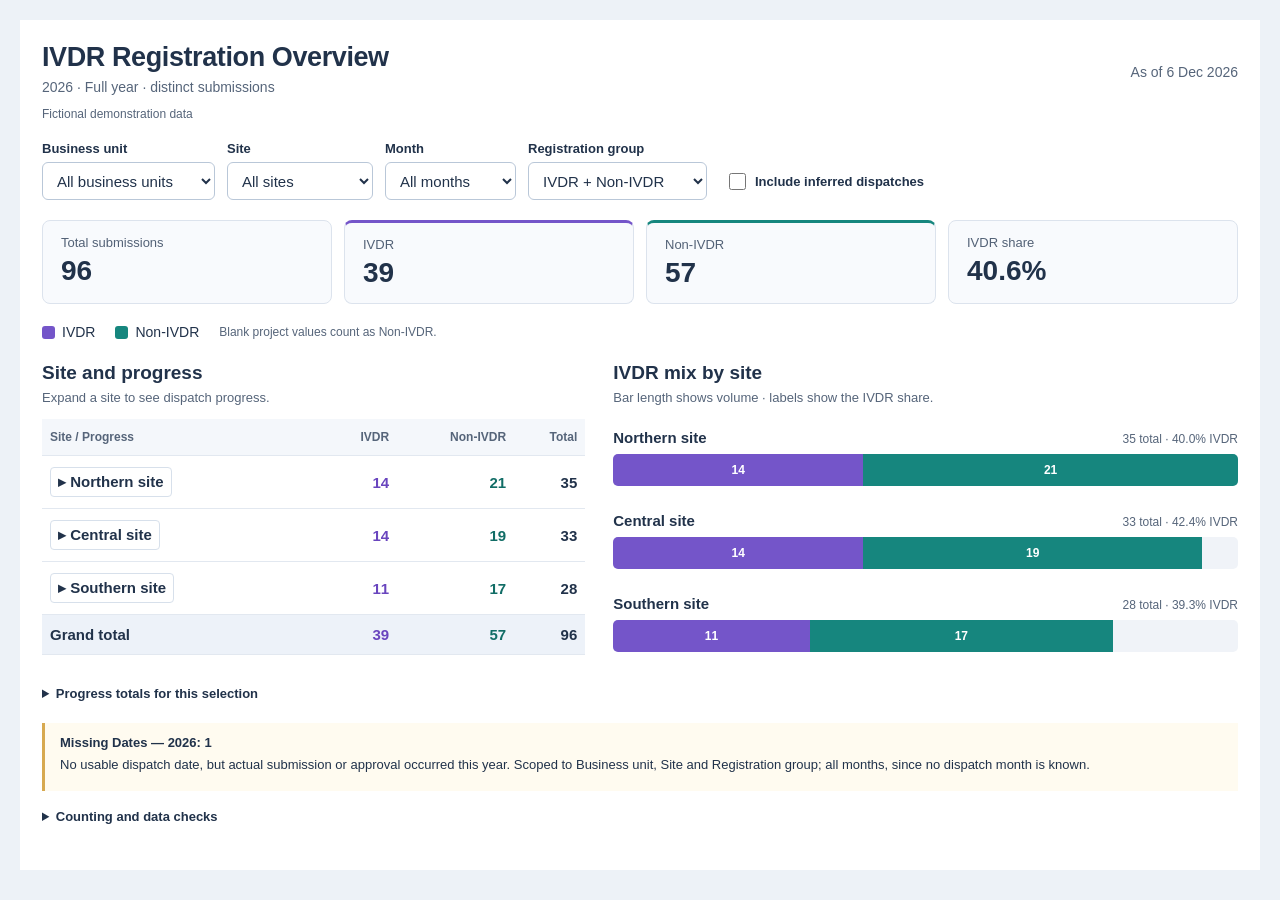
==== ivdr-preview.html @ 6182517f "Add separate current-year IVDR Registration Overview with site comparison and filters" ====
<!doctype html><html lang="en"><meta charset="utf-8"><meta name="viewport" content="width=device-width,initial-scale=1"><title>IVDR Registration Overview — fictional demo</title><style>.ivdrOverview{font:15px 'Segoe UI',Arial,sans-serif;color:#21324a;background:#fff;padding:22px;box-sizing:border-box;overflow:auto;container-type:inline-size;height:100%;width:100%}.ivdrOverview *{box-sizing:border-box}.ivdrOverview header{display:flex;align-items:center;justify-content:space-between;gap:20px;flex-wrap:wrap}.ivdrOverview h1{font-size:27px;margin:0;font-weight:650;letter-spacing:-.4px}.ivdrOverview h2{font-size:19px;margin:0 0 6px}.ivdrOverview .subtitle,.ivdrOverview .asof{color:#56657a;margin:6px 0 0;font-size:14px}.ivdrOverview .demoNote{font-size:12px;color:#56657a}.ivdrOverview .controls{display:flex;gap:12px;flex-wrap:wrap;align-items:flex-end;margin:20px 0}.ivdrOverview label{display:flex;flex-direction:column;gap:6px;font-size:13px;font-weight:600}.ivdrOverview select{font:15px 'Segoe UI',sans-serif;max-width:230px;min-height:38px;border:1px solid #b9c7d8;border-radius:6px;padding:6px 25px 6px 10px;background:white;color:#21324a}.ivdrOverview label.check{flex-direction:row;align-items:center;min-height:38px;padding:6px}.ivdrOverview input{accent-color:#7155c9;width:17px;height:17px}.ivdrOverview .summary{display:grid;grid-template-columns:repeat(4,minmax(0,1fr));gap:12px;margin:20px 0}.ivdrOverview .metric{border:1px solid #dce3ed;background:#f8fafd;border-radius:8px;padding:14px 18px;display:flex;flex-direction:column;gap:5px}.ivdrOverview .metric span{font-size:13px;color:#526176}.ivdrOverview .metric strong{font-size:28px;color:#21324a}.ivdrOverview .metric.ivdr{border-top:3px solid #7455c9}.ivdrOverview .metric.non{border-top:3px solid #16867e}.ivdrOverview .legend{display:flex;align-items:center;gap:20px;flex-wrap:wrap;margin:16px 0 22px;font-size:14px}.ivdrOverview .legend span{display:flex;align-items:center;gap:7px}.ivdrOverview i{display:inline-block;width:13px;height:13px;border-radius:3px}.ivdrOverview .ivdr{background:#7455c9}.ivdrOverview .non{background:#16867e}.ivdrOverview .metric.ivdr,.ivdrOverview .metric.non{background:#f8fafd}.ivdrOverview .muted{color:#56657a;font-size:12px}.ivdrOverview .comparisonLayout{display:grid;grid-template-columns:minmax(0,1fr) minmax(0,1.15fr);gap:28px}.ivdrOverview .tablePanel,.ivdrOverview .chartPanel{min-width:0}.ivdrOverview .hint{font-size:13px;color:#56657a;margin:0 0 14px}.ivdrOverview table{border-collapse:collapse;width:100%;font-size:15px}.ivdrOverview th{font-size:12px;color:#56657a;background:#f4f7fb}.ivdrOverview td,.ivdrOverview th{padding:11px 8px;text-align:right;border-bottom:1px solid #e2e8f0}.ivdrOverview td:first-child,.ivdrOverview th:first-child{text-align:left}.ivdrOverview th:first-child{width:52%}.ivdrOverview .expand{font:inherit;font-weight:600;cursor:pointer;padding:5px 7px;text-align:left;max-width:100%;border:1px solid #d7e0eb;border-radius:4px;background:#fff;color:inherit;overflow-wrap:anywhere}.ivdrOverview .ivdrText{color:#6945be;font-weight:600}.ivdrOverview .nonText{color:#116d66;font-weight:600}.ivdrOverview .totalNumber{font-weight:650}.ivdrOverview .progressRow{background:#f8fafd;font-size:13px}.ivdrOverview .progressRow td:first-child{padding-left:25px}.ivdrOverview .grandTotal{font-weight:700;background:#edf2f9}.ivdrOverview .chartRow{padding:10px 0 16px}.ivdrOverview .barHeading{display:flex;justify-content:space-between;gap:12px;margin-bottom:8px;align-items:baseline}.ivdrOverview .barHeading strong{font-size:15px;overflow-wrap:anywhere;max-width:60%}.ivdrOverview .barHeading span{font-size:12px;color:#56657a;text-align:right}.ivdrOverview .stack{border:0;display:flex;width:100%;height:32px;background:#f0f3f8;border-radius:5px;overflow:hidden;padding:0;cursor:pointer}.ivdrOverview .stack span{display:flex;align-items:center;justify-content:center;color:white;font-size:12px;font-weight:650;height:32px;flex-shrink:0}.ivdrOverview .stack:hover{box-shadow:0 0 0 2px #b5bfd0}.ivdrOverview .cleanup{margin-top:18px;border-left:3px solid #d7a950;background:#fffbf0;padding:12px 15px;font-size:13px}.ivdrOverview .cleanup p{margin:5px 0;line-height:1.5}.ivdrOverview details{margin-top:16px;font-size:13px;line-height:1.6}.ivdrOverview summary{cursor:pointer;font-weight:600}.ivdrOverview .checks ul{max-height:180px;overflow:auto}.ivdrOverview .notice{padding:14px;background:#fff1cf;border-radius:6px;line-height:1.5}.ivdrOverview :focus-visible{outline:3px solid #344764;outline-offset:3px}.ivdrOverview .empty{padding:24px;background:#f5f7fb;color:#56657a}@container(max-width:850px){.ivdrOverview .comparisonLayout{grid-template-columns:1fr}.ivdrOverview .summary{grid-template-columns:repeat(2,minmax(0,1fr))}.ivdrOverview h1{font-size:23px}}
body{margin:20px;background:#edf2f7;font:15px Segoe UI}#host{width:min(1400px,100%);margin:auto;min-height:850px}</style><div id="host"></div><script>const roles=['SubID','OriginalDispatch','LatestDispatch','ActualDispatch','ActualSubmission','ActualApproval','Site','BusinessUnit'];
const categories=['Dispatched','In Progress / Expected','Unconfirmed','Inferred'];
function viewingDay(now=new Date()){return Date.UTC(now.getFullYear(),now.getMonth(),now.getDate());}
// Date fields are calendar dates. ISO timestamps use their written YYYY-MM-DD,
// never the viewer's timezone. Power BI Date objects use their UTC calendar parts.
function parseDay(value){
 if(value===null||value===undefined||value==='')return {kind:'blank'};
 let y,m,d;
 if(value instanceof Date){if(!Number.isFinite(+value))return {kind:'invalid'};y=value.getUTCFullYear();m=value.getUTCMonth()+1;d=value.getUTCDate();}
 else if(typeof value==='string'){
  const match=value.trim().match(/^(\d{4})-(\d{2})-(\d{2})(?:T\d{2}:\d{2}(?::\d{2}(?:\.\d+)?)?(?:Z|[+-]\d{2}:\d{2})?)?$/);
  if(!match)return {kind:'invalid'};[,y,m,d]=match.map(Number);
  if(value.includes('T')&&!Number.isFinite(Date.parse(value)))return {kind:'invalid'};
 }else return {kind:'invalid'};
 const n=Date.UTC(y,m-1,d),date=new Date(n);
 return date.getUTCFullYear()===y&&date.getUTCMonth()===m-1&&date.getUTCDate()===d?{kind:'date',day:n}:{kind:'invalid'};
}
function resolve(values){const valid=new Set();let invalid=false;for(const value of values){const p=parseDay(value);if(p.kind==='invalid')invalid=true;if(p.kind==='date')valid.add(p.day);}
 return invalid||valid.size>1?{kind:'issue'}:valid.size?{kind:'date',day:[...valid][0]}:{kind:'blank'};}
function mapTable(table){const columns=table?.columns||[],indices={};for(const role of roles){const a=columns.map((c,i)=>c.roles?.[role]?i:-1).filter(i=>i>=0);if(a.length>1)throw Error('Map only one column to '+role);if(a.length)indices[role]=a[0];}
 return {missing:indices.SubID===undefined,rows:(table?.rows||[]).map(r=>Object.fromEntries(roles.map(k=>[k,indices[k]===undefined?null:r[indices[k]]])))};
}
function summarize(rows,today=viewingDay(),includeInferred=false,businessUnit='*'){
 const unitKey=r=>String(r.BusinessUnit??'').trim()||null;
 const units=[...new Set(rows.map(unitKey))].sort((a,b)=>String(a).localeCompare(String(b)));
 // Select records by membership, then retain all delivered associations for those IDs.
 // This avoids hiding conflicting dates or multi-site membership in joined rows.
 const selected=new Set(rows.filter(r=>businessUnit==='*'||unitKey(r)===businessUnit).map(r=>String(r.SubID??'').trim()).filter(Boolean));
 rows=rows.filter(r=>String(r.SubID??'').trim()?selected.has(String(r.SubID).trim()):businessUnit==='*'||unitKey(r)===businessUnit);
 const groups=new Map();let missingIdRows=0;
 for(const row of rows){const id=String(row.SubID??'').trim();if(!id){missingIdRows++;continue;}if(!groups.has(id))groups.set(id,[]);groups.get(id).push(row);}
 const year=new Date(today).getUTCFullYear(),zero=()=>[0,0,0,0],months=Array.from({length:12},zero),totals=zero(),issues=[],excluded=[],missing=[],records=[],ambiguousSites=[],undatedInferred=[],sites=new Map();let outsideYear=0;
 for(const [id,list]of groups){const dates=Object.fromEntries(roles.slice(1).filter(k=>k!=='Site'&&k!=='BusinessUnit').map(k=>[k,resolve(list.map(r=>r[k]))]));
  const bad=Object.entries(dates).filter(([,p])=>p.kind==='issue').map(([k])=>k);if(bad.length)issues.push({id,fields:bad});
  const evidence=['ActualSubmission','ActualApproval'].filter(k=>dates[k].kind==='date').map(k=>({field:k,day:dates[k].day}));
  const actualAbsent=dates.ActualDispatch.kind==='blank';
  // Cleanup scope is independent of the inference toggle. Invalid/conflicting plans
  // are unusable but remain explicitly flagged. A valid plan in either field means
  // this is NOT a no-usable-dispatch-date record, even if a higher-priority field fails.
  const noPlan=dates.LatestDispatch.kind!=='date'&&dates.OriginalDispatch.kind!=='date';
  if(actualAbsent&&noPlan&&evidence.some(e=>new Date(e.day).getUTCFullYear()===year))missing.push(id);
  if(includeInferred&&actualAbsent&&noPlan&&evidence.length)undatedInferred.push(id);
  let chosen=dates.ActualDispatch,cat=0;
  if(chosen.kind==='issue'){excluded.push(id);continue;}
  if(chosen.kind==='blank'){chosen=dates.LatestDispatch;cat=1;if(chosen.kind==='issue'){excluded.push(id);continue;}if(chosen.kind==='blank')chosen=dates.OriginalDispatch;if(chosen.kind==='issue'){excluded.push(id);continue;}if(chosen.kind==='blank')continue;if(chosen.day<today)cat=2;if(includeInferred&&evidence.length)cat=3;}
  const date=new Date(chosen.day);if(date.getUTCFullYear()!==year){outsideYear++;continue;}const month=date.getUTCMonth();months[month][cat]++;totals[cat]++;
  const names=[...new Set(list.map(r=>String(r.Site??'').trim()).filter(Boolean))].sort();
  const siteKey=names.length>1?'ambiguous':names.length===1?'site:'+names[0]:'unassigned',site=names.length>1?'Multiple sites (unallocated)':names[0]||'Unassigned';
  if(names.length>1)ambiguousSites.push({id,sites:names});
  if(!sites.has(siteKey))sites.set(siteKey,{key:siteKey,label:site,months:Array.from({length:12},zero),totals:zero(),total:0});
  const bucket=sites.get(siteKey);bucket.months[month][cat]++;bucket.totals[cat]++;bucket.total++;
  records.push({id,month,category:cat,siteKey,site,sites:names,plannedDay:cat===0?null:chosen.day,actualDay:cat===0?chosen.day:null,evidence,missingActual:actualAbsent});
 }
 const total=totals.reduce((a,b)=>a+b,0);
 return {units,businessUnit,year,months,totals,total,average:total/12,percentages:totals.map(n=>total?n/total*100:0),missing,issues,excluded,outsideYear,missingIdRows,distinct:groups.size,today,records,sites:[...sites.values()].sort((a,b)=>a.label.localeCompare(b.label)),ambiguousSites,undatedInferred,includeInferred};
}

const comparisonRoles=[...roles,'Project'];
const clean=v=>String(v??'').trim();
function isIVDR(value){
 const text=Array.isArray(value)?value.join(' '):clean(value);
 // Explicit Non-IVDR is negative; combination labels with a positive IVDR token are positive.
 return /\bivdr\b/i.test(text.replace(/\bnon[\s_-]*ivdr\b/gi,''));
}
function mapComparisonTable(table){const indices={};for(const role of comparisonRoles){const matches=(table?.columns||[]).flatMap((c,i)=>c.roles?.[role]?[i]:[]);if(matches.length>1)throw Error('Map only one column to '+role);if(matches.length)indices[role]=matches[0];}
 return {missing:indices.SubID===undefined,missingProject:indices.Project===undefined,rows:(table?.rows||[]).map(row=>Object.fromEntries(comparisonRoles.map(role=>[role,indices[role]===undefined?null:row[indices[role]]])))};
}
function compare(rows,today=viewingDay(),state={}){
 const businessUnit=state.businessUnit===undefined?'*':state.businessUnit,siteFilter=state.site??'*',classification=state.classification??'*',month=Number.isInteger(state.month)?state.month:-1,includeInferred=!!state.includeInferred;
 const groups=new Map();for(const row of rows){const id=clean(row.SubID);if(id){if(!groups.has(id))groups.set(id,[]);groups.get(id).push(row);}}
 const meta=new Map(),siteChoices=new Map();let missingIdRows=0;
 const units=[...new Set(rows.map(r=>clean(r.BusinessUnit)||null))].sort((a,b)=>String(a).localeCompare(String(b)));
 for(const [id,list]of groups){const names=[...new Set(list.map(r=>clean(r.Site)).filter(Boolean))].sort(),key=names.length>1?'ambiguous':names.length?'site:'+names[0]:'unassigned',label=names.length>1?'Multiple sites (unallocated)':names[0]||'Unassigned';
  const ivdr=list.some(r=>isIVDR(r.Project)),unitMatch=businessUnit==='*'||list.some(r=>(clean(r.BusinessUnit)||null)===businessUnit);
  meta.set(id,{key,label,ivdr,unitMatch});if(unitMatch)siteChoices.set(key,label);
 }
 const selected=new Set([...meta].filter(([,m])=>m.unitMatch&&(siteFilter==='*'||m.key===siteFilter)&&(classification==='*'||m.ivdr===(classification==='ivdr'))).map(([id])=>id));
 const scoped=rows.filter(r=>selected.has(clean(r.SubID)));
 // Rows without identifiers cannot be safely classified/associated as submissions.
 missingIdRows=rows.filter(r=>!clean(r.SubID)&&(businessUnit==='*'||(clean(r.BusinessUnit)||null)===businessUnit)).length;
 const base=summarize(scoped,today,includeInferred),records=base.records.filter(r=>month===-1||r.month===month),sites=new Map();
 for(const record of records){const m=meta.get(record.id);if(!sites.has(m.key))sites.set(m.key,{key:m.key,label:m.label,ivdr:0,non:0,total:0,progress:categories.map(()=>({ivdr:0,non:0,total:0}))});
  const s=sites.get(m.key),field=m.ivdr?'ivdr':'non';s[field]++;s.total++;s.progress[record.category][field]++;s.progress[record.category].total++;
 }
 const sorted=[...sites.values()].sort((a,b)=>b.total-a.total||a.label.localeCompare(b.label)),ivdr=sorted.reduce((n,s)=>n+s.ivdr,0),non=records.length-ivdr;
 const progress=categories.map((_,i)=>({ivdr:sorted.reduce((n,s)=>n+s.progress[i].ivdr,0),non:sorted.reduce((n,s)=>n+s.progress[i].non,0),total:sorted.reduce((n,s)=>n+s.progress[i].total,0)}));
 return {...base,records,sites:sorted,total:records.length,ivdr,non,share:records.length?ivdr/records.length*100:0,progress,units,siteChoices:[...siteChoices].map(([key,label])=>({key,label})).sort((a,b)=>a.label.localeCompare(b.label)),month,classification,missingIdRows,baseAnnualTotal:base.total};
}

const months=['January','February','March','April','May','June','July','August','September','October','November','December'];
const el=(tag,text,cls)=>{const e=document.createElement(tag);if(text!==undefined)e.textContent=text;if(cls)e.className=cls;return e;};
const percent=n=>n.toFixed(1)+'%';
function render(root,rows,{now=new Date(),state={},onChange=(patch)=>{},expanded=new Set(),onExpansion=(key)=>{},notice='',projectMapped=true,synthetic=false}={}){
 const r=compare(projectMapped?rows:[],viewingDay(now),state);root.replaceChildren();root.className='ivdrOverview';
 const header=el('header'),titles=el('div');titles.append(el('h1','IVDR Registration Overview'),el('p',r.year+' · '+(r.month<0?'Full year':months[r.month])+' · distinct submissions','subtitle'));header.append(titles,el('span','As of '+now.toLocaleDateString('en-GB',{day:'numeric',month:'short',year:'numeric'}),'asof'));root.append(header);
 if(synthetic)root.append(el('p','Fictional demonstration data','demoNote'));
 if(notice)root.append(el('p',notice,'notice'));
 if(!projectMapped){root.append(el('p','Add the Regulatory Objective project field to Project before viewing this comparison. A missing field is not the same as a blank value.','notice'));return r;}
 const controls=el('div',undefined,'controls');
 function dropdown(label,key,options,value){const field=el('label',label),select=el('select');select.setAttribute('aria-label',label);if(!options.some(o=>JSON.stringify(o.value)===JSON.stringify(value)))options.push({value,label:String(value??'Unassigned')+' (no matching records)'});
  options.forEach(o=>{const option=el('option',o.label);option.value=JSON.stringify(o.value);select.append(option)});select.value=JSON.stringify(value);select.onchange=()=>onChange({[key]:JSON.parse(select.value)});field.append(select);controls.append(field);}
 dropdown('Business unit','businessUnit',[{value:'*',label:'All business units'},...r.units.map(value=>({value,label:value===null?'Unassigned':value}))],state.businessUnit===undefined?'*':state.businessUnit);
 dropdown('Site','site',[{value:'*',label:'All sites'},...r.siteChoices.map(s=>({value:s.key,label:s.label}))],state.site??'*');
 dropdown('Month','month',[{value:-1,label:'All months'},...months.map((label,value)=>({value,label}))],r.month);
 dropdown('Registration group','classification',[{value:'*',label:'IVDR + Non-IVDR'},{value:'ivdr',label:'IVDR'},{value:'non',label:'Non-IVDR'}],state.classification??'*');
 const checkLabel=el('label',undefined,'check'),check=el('input');check.type='checkbox';check.checked=!!state.includeInferred;check.onchange=()=>onChange({includeInferred:check.checked});checkLabel.append(check,document.createTextNode('Include inferred dispatches'));controls.append(checkLabel);root.append(controls);
 const summary=el('div',undefined,'summary');for(const [label,value,cls]of [['Total submissions',r.total,''],['IVDR',r.ivdr,'ivdr'],['Non-IVDR',r.non,'non'],['IVDR share',percent(r.share),'']]){const card=el('div',undefined,'metric '+cls);card.append(el('span',label),el('strong',String(value)));summary.append(card)}root.append(summary);
 const legend=el('div',undefined,'legend');for(const [name,cls]of [['IVDR','ivdr'],['Non-IVDR','non']]){const label=el('span');label.append(el('i',undefined,cls),document.createTextNode(name));legend.append(label)}legend.append(el('span','Blank project values count as Non-IVDR.','muted'));root.append(legend);
 const layout=el('div',undefined,'comparisonLayout'),tablePanel=el('section',undefined,'tablePanel'),chartPanel=el('section',undefined,'chartPanel');layout.append(tablePanel,chartPanel);root.append(layout);
 tablePanel.append(el('h2','Site and progress'),el('p','Expand a site to see dispatch progress.','hint'));
 const table=el('table'),thead=el('thead'),head=el('tr');['Site / Progress','IVDR','Non-IVDR','Total'].forEach(name=>head.append(el('th',name)));thead.append(head);table.append(thead);const tbody=el('tbody');
 function counts(row,s){row.append(el('td',String(s.ivdr),'ivdrText'),el('td',String(s.non),'nonText'),el('td',String(s.total),'totalNumber'));}
 r.sites.forEach(s=>{const row=el('tr',undefined,'siteRow'),name=el('td'),button=el('button',(expanded.has(s.key)?'▾ ':'▸ ')+s.label,'expand');button.setAttribute('aria-expanded',String(expanded.has(s.key)));button.onclick=()=>onExpansion(s.key);name.append(button);row.append(name);counts(row,s);tbody.append(row);
  if(expanded.has(s.key))s.progress.forEach((p,i)=>{if(i===3&&!state.includeInferred)return;const sub=el('tr',undefined,'progressRow');sub.append(el('td',categories[i]));counts(sub,p);tbody.append(sub)});
 });
 const total=el('tr',undefined,'grandTotal');total.append(el('td','Grand total'));counts(total,r);tbody.append(total);table.append(tbody);tablePanel.append(table);
 chartPanel.append(el('h2','IVDR mix by site'),el('p','Bar length shows volume · labels show the IVDR share.','hint'));
 const max=Math.max(1,...r.sites.map(s=>s.total)),chart=el('div',undefined,'siteChart');chart.setAttribute('role','list');chartPanel.append(chart);
 r.sites.forEach(s=>{const row=el('div',undefined,'chartRow');row.setAttribute('role','listitem');const title=el('div',undefined,'barHeading');title.append(el('strong',s.label),el('span',s.total+' total · '+percent(s.ivdr/s.total*100)+' IVDR'));row.append(title);
  const bar=el('button',undefined,'stack');bar.setAttribute('aria-label',s.label+': '+s.ivdr+' IVDR, '+s.non+' Non-IVDR, '+s.total+' total. '+percent(s.ivdr/s.total*100)+' IVDR. Expand progress.');bar.setAttribute('aria-expanded',String(expanded.has(s.key)));bar.title=s.label+'\nIVDR: '+s.ivdr+'\nNon-IVDR: '+s.non+'\nTotal: '+s.total+'\n'+(r.month<0?'Full year':months[r.month])+' '+r.year;bar.onclick=()=>onExpansion(s.key);
  for(const [field,cls]of [['ivdr','ivdr'],['non','non']]){const segment=el('span',s[field]/max>=.07?String(s[field]):'',cls);segment.style.width=(s[field]/max*100)+'%';bar.append(segment)}row.append(bar);chart.append(row);
 });
 if(!r.total)chart.append(el('p','No submissions match this selection.','empty'));
 const totals=el('details',undefined,'progressTotals');totals.append(el('summary','Progress totals for this selection'));const text=categories.map((c,i)=>i===3&&!state.includeInferred?'':c+': '+r.progress[i].total).filter(Boolean).join(' · ');totals.append(el('p',text));root.append(totals);
 const cleanup=el('div',undefined,'cleanup');cleanup.append(el('strong','Missing Dates — '+r.year+': '+r.missing.length),el('p','No usable dispatch date, but actual submission or approval occurred this year. Scoped to Business unit, Site and Registration group; all months, since no dispatch month is known.'));if(state.includeInferred)cleanup.append(el('p','Undated inferred: '+r.undatedInferred.length+' across all filtered years. Outside chart totals; may overlap Missing Dates.'));root.append(cleanup);
 const checks=el('details',undefined,'checks');checks.append(el('summary','Counting and data checks'),el('p','Each submission counts once. IVDR plus rebranding or UDI counts as IVDR; blanks and labels without IVDR count as Non-IVDR. Multiple sites are counted once as unallocated. Dispatch month and inference rules match the Roadmap.'));
 checks.append(el('p',r.excluded.length+' excluded for required-date issues · '+r.issues.length+' records with date issues (all filtered years) · '+r.ambiguousSites.length+' multi-site records (full year) · '+r.missingIdRows+' rows without an identifier (business-unit scope).'));
 const list=el('ul');r.issues.forEach(x=>list.append(el('li',x.id+': '+x.fields.join(', '))));r.ambiguousSites.forEach(x=>list.append(el('li',x.id+': '+x.sites.join(', '))));checks.append(list);root.append(checks);
 return r;
}

const year=new Date().getFullYear(),rows=Array.from({length:96},(_,i)=>({SubID:'DEMO-'+i,OriginalDispatch:year+'-'+String(i%12+1).padStart(2,'0')+'-12',ActualDispatch:i%3===0?year+'-'+String(i%12+1).padStart(2,'0')+'-14':null,ActualSubmission:i%4===1?year+'-06-01':null,Site:['Northern site','Central site','Southern site'][Math.floor(i/7)%3],BusinessUnit:['ID','CMI','CSP','TOX'][Math.floor(i/3)%4],Project:['IVDR','Rebranding',null,'UDI; IVDR','UDI'][i%5]}));rows.push({SubID:'UNDATED',ActualApproval:year+'-01-01',Site:'Northern site',BusinessUnit:'ID',Project:null});const root=document.querySelector('#host');let state={},expanded=new Set();function draw(){render(root,rows,{synthetic:true,state,expanded,onChange:patch=>{state={...state,...patch};draw()},onExpansion:key=>{expanded.has(key)?expanded.delete(key):expanded.add(key);draw()}})}draw();</script></html>
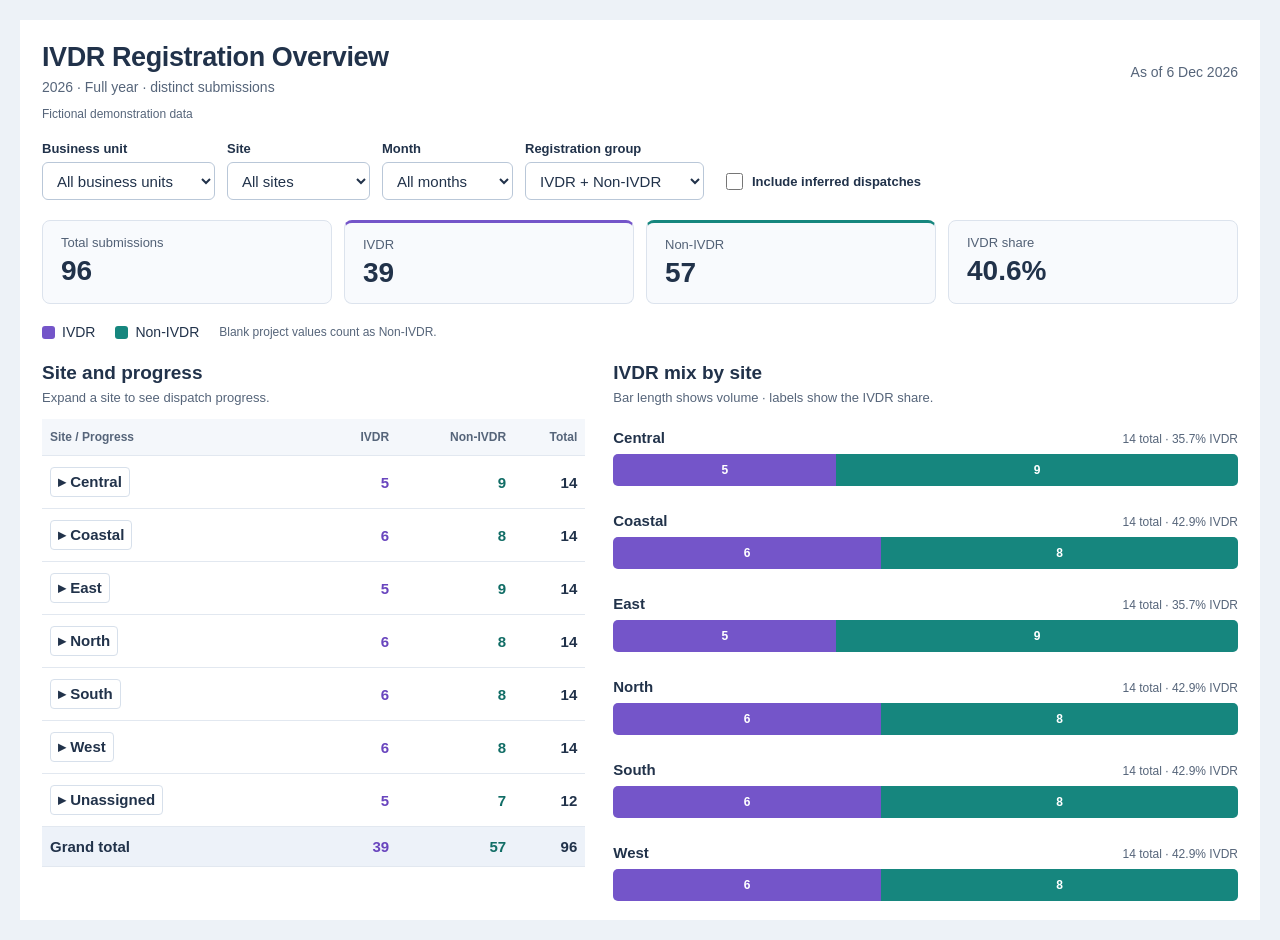
==== commit d3ad28ba: "Add scalable PowerPoint screenshot layouts to Roadmap and IVDR overview" ====
--- a/ivdr-preview.html
+++ b/ivdr-preview.html
@@ -1,5 +1,7 @@
 <!doctype html><html lang="en"><meta charset="utf-8"><meta name="viewport" content="width=device-width,initial-scale=1"><title>IVDR Registration Overview — fictional demo</title><style>.ivdrOverview{font:15px 'Segoe UI',Arial,sans-serif;color:#21324a;background:#fff;padding:22px;box-sizing:border-box;overflow:auto;container-type:inline-size;height:100%;width:100%}.ivdrOverview *{box-sizing:border-box}.ivdrOverview header{display:flex;align-items:center;justify-content:space-between;gap:20px;flex-wrap:wrap}.ivdrOverview h1{font-size:27px;margin:0;font-weight:650;letter-spacing:-.4px}.ivdrOverview h2{font-size:19px;margin:0 0 6px}.ivdrOverview .subtitle,.ivdrOverview .asof{color:#56657a;margin:6px 0 0;font-size:14px}.ivdrOverview .demoNote{font-size:12px;color:#56657a}.ivdrOverview .controls{display:flex;gap:12px;flex-wrap:wrap;align-items:flex-end;margin:20px 0}.ivdrOverview label{display:flex;flex-direction:column;gap:6px;font-size:13px;font-weight:600}.ivdrOverview select{font:15px 'Segoe UI',sans-serif;max-width:230px;min-height:38px;border:1px solid #b9c7d8;border-radius:6px;padding:6px 25px 6px 10px;background:white;color:#21324a}.ivdrOverview label.check{flex-direction:row;align-items:center;min-height:38px;padding:6px}.ivdrOverview input{accent-color:#7155c9;width:17px;height:17px}.ivdrOverview .summary{display:grid;grid-template-columns:repeat(4,minmax(0,1fr));gap:12px;margin:20px 0}.ivdrOverview .metric{border:1px solid #dce3ed;background:#f8fafd;border-radius:8px;padding:14px 18px;display:flex;flex-direction:column;gap:5px}.ivdrOverview .metric span{font-size:13px;color:#526176}.ivdrOverview .metric strong{font-size:28px;color:#21324a}.ivdrOverview .metric.ivdr{border-top:3px solid #7455c9}.ivdrOverview .metric.non{border-top:3px solid #16867e}.ivdrOverview .legend{display:flex;align-items:center;gap:20px;flex-wrap:wrap;margin:16px 0 22px;font-size:14px}.ivdrOverview .legend span{display:flex;align-items:center;gap:7px}.ivdrOverview i{display:inline-block;width:13px;height:13px;border-radius:3px}.ivdrOverview .ivdr{background:#7455c9}.ivdrOverview .non{background:#16867e}.ivdrOverview .metric.ivdr,.ivdrOverview .metric.non{background:#f8fafd}.ivdrOverview .muted{color:#56657a;font-size:12px}.ivdrOverview .comparisonLayout{display:grid;grid-template-columns:minmax(0,1fr) minmax(0,1.15fr);gap:28px}.ivdrOverview .tablePanel,.ivdrOverview .chartPanel{min-width:0}.ivdrOverview .hint{font-size:13px;color:#56657a;margin:0 0 14px}.ivdrOverview table{border-collapse:collapse;width:100%;font-size:15px}.ivdrOverview th{font-size:12px;color:#56657a;background:#f4f7fb}.ivdrOverview td,.ivdrOverview th{padding:11px 8px;text-align:right;border-bottom:1px solid #e2e8f0}.ivdrOverview td:first-child,.ivdrOverview th:first-child{text-align:left}.ivdrOverview th:first-child{width:52%}.ivdrOverview .expand{font:inherit;font-weight:600;cursor:pointer;padding:5px 7px;text-align:left;max-width:100%;border:1px solid #d7e0eb;border-radius:4px;background:#fff;color:inherit;overflow-wrap:anywhere}.ivdrOverview .ivdrText{color:#6945be;font-weight:600}.ivdrOverview .nonText{color:#116d66;font-weight:600}.ivdrOverview .totalNumber{font-weight:650}.ivdrOverview .progressRow{background:#f8fafd;font-size:13px}.ivdrOverview .progressRow td:first-child{padding-left:25px}.ivdrOverview .grandTotal{font-weight:700;background:#edf2f9}.ivdrOverview .chartRow{padding:10px 0 16px}.ivdrOverview .barHeading{display:flex;justify-content:space-between;gap:12px;margin-bottom:8px;align-items:baseline}.ivdrOverview .barHeading strong{font-size:15px;overflow-wrap:anywhere;max-width:60%}.ivdrOverview .barHeading span{font-size:12px;color:#56657a;text-align:right}.ivdrOverview .stack{border:0;display:flex;width:100%;height:32px;background:#f0f3f8;border-radius:5px;overflow:hidden;padding:0;cursor:pointer}.ivdrOverview .stack span{display:flex;align-items:center;justify-content:center;color:white;font-size:12px;font-weight:650;height:32px;flex-shrink:0}.ivdrOverview .stack:hover{box-shadow:0 0 0 2px #b5bfd0}.ivdrOverview .cleanup{margin-top:18px;border-left:3px solid #d7a950;background:#fffbf0;padding:12px 15px;font-size:13px}.ivdrOverview .cleanup p{margin:5px 0;line-height:1.5}.ivdrOverview details{margin-top:16px;font-size:13px;line-height:1.6}.ivdrOverview summary{cursor:pointer;font-weight:600}.ivdrOverview .checks ul{max-height:180px;overflow:auto}.ivdrOverview .notice{padding:14px;background:#fff1cf;border-radius:6px;line-height:1.5}.ivdrOverview :focus-visible{outline:3px solid #344764;outline-offset:3px}.ivdrOverview .empty{padding:24px;background:#f5f7fb;color:#56657a}@container(max-width:850px){.ivdrOverview .comparisonLayout{grid-template-columns:1fr}.ivdrOverview .summary{grid-template-columns:repeat(2,minmax(0,1fr))}.ivdrOverview h1{font-size:23px}}
-body{margin:20px;background:#edf2f7;font:15px Segoe UI}#host{width:min(1400px,100%);margin:auto;min-height:850px}</style><div id="host"></div><script>const roles=['SubID','OriginalDispatch','LatestDispatch','ActualDispatch','ActualSubmission','ActualApproval','Site','BusinessUnit'];
+
+.ivdrOverview .captureButton{font:600 17px 'Segoe UI',sans-serif;padding:10px 18px;background:#173d67;color:white;border:0;border-radius:5px;cursor:pointer;margin:14px 0}.ivdrOverview.slideCapture{padding:0;overflow:hidden;container-type:normal;display:flex;align-items:center;justify-content:center}.ivdrOverview.slideCapture svg{display:block;width:100%;height:100%;font-family:'Segoe UI',Arial,sans-serif}.ivdrOverview.slideCapture svg text{font-family:'Segoe UI',Arial,sans-serif;font-size:revert-layer;fill:revert-layer}
+body{margin:20px;background:#edf2f7;font:15px Segoe UI}#host{width:min(1400px,100%);margin:auto;height:900px}</style><div id="host"></div><script>const roles=['SubID','OriginalDispatch','LatestDispatch','ActualDispatch','ActualSubmission','ActualApproval','Site','BusinessUnit'];
 const categories=['Dispatched','In Progress / Expected','Unconfirmed','Inferred'];
 function viewingDay(now=new Date()){return Date.UTC(now.getFullYear(),now.getMonth(),now.getDate());}
 // Date fields are calendar dates. ISO timestamps use their written YYYY-MM-DD,
@@ -92,7 +94,7 @@
 const el=(tag,text,cls)=>{const e=document.createElement(tag);if(text!==undefined)e.textContent=text;if(cls)e.className=cls;return e;};
 const percent=n=>n.toFixed(1)+'%';
 function render(root,rows,{now=new Date(),state={},onChange=(patch)=>{},expanded=new Set(),onExpansion=(key)=>{},notice='',projectMapped=true,synthetic=false}={}){
- const r=compare(projectMapped?rows:[],viewingDay(now),state);root.replaceChildren();root.className='ivdrOverview';
+ const r=compare(projectMapped?rows:[],viewingDay(now),state);root.replaceChildren();root.className='ivdrOverview';const opts={now,state,onChange,expanded,onExpansion,notice,projectMapped,synthetic};const redraw=()=>render(root,rows,opts);if(root._slide&&projectMapped)return ivdrSlide(root,r,opts,redraw);root.onkeydown=null;
  const header=el('header'),titles=el('div');titles.append(el('h1','IVDR Registration Overview'),el('p',r.year+' · '+(r.month<0?'Full year':months[r.month])+' · distinct submissions','subtitle'));header.append(titles,el('span','As of '+now.toLocaleDateString('en-GB',{day:'numeric',month:'short',year:'numeric'}),'asof'));root.append(header);
  if(synthetic)root.append(el('p','Fictional demonstration data','demoNote'));
  if(notice)root.append(el('p',notice,'notice'));
@@ -127,7 +129,33 @@
  const checks=el('details',undefined,'checks');checks.append(el('summary','Counting and data checks'),el('p','Each submission counts once. IVDR plus rebranding or UDI counts as IVDR; blanks and labels without IVDR count as Non-IVDR. Multiple sites are counted once as unallocated. Dispatch month and inference rules match the Roadmap.'));
  checks.append(el('p',r.excluded.length+' excluded for required-date issues · '+r.issues.length+' records with date issues (all filtered years) · '+r.ambiguousSites.length+' multi-site records (full year) · '+r.missingIdRows+' rows without an identifier (business-unit scope).'));
  const list=el('ul');r.issues.forEach(x=>list.append(el('li',x.id+': '+x.fields.join(', '))));r.ambiguousSites.forEach(x=>list.append(el('li',x.id+': '+x.sites.join(', '))));checks.append(list);root.append(checks);
+ slideButton(root,redraw);return r;
+}
+
+function slideCanvas(root,title,subtitle,height,exit){
+ root.replaceChildren();root.className+=' slideCapture';root.tabIndex=0;root.onkeydown=e=>{if(e.key==='Escape'){root._slide=false;exit()}};
+ const canvas=document.createElementNS('http://www.w3.org/2000/svg','svg');canvas.setAttribute('viewBox','0 0 1200 '+height);canvas.setAttribute('role','img');canvas.setAttribute('aria-label',title+'. '+subtitle+'. Press Escape to return to controls.');canvas.setAttribute('preserveAspectRatio','xMidYMid meet');root.append(canvas);
+ const shape=(tag,a={},value)=>{const n=document.createElementNS('http://www.w3.org/2000/svg',tag);for(const [k,v]of Object.entries(a))n.setAttribute(k,String(v));if(value!==undefined)n.textContent=String(value);if(a['font-size'])n.style.fontSize=a['font-size']+'px';if(a.fill)n.style.fill=a.fill;canvas.append(n);return n};
+ const text=(x,y,t,size=22,fill='#24364b',anchor='start',weight=400)=>shape('text',{x,y,'font-size':size,fill,'text-anchor':anchor,'font-weight':weight},t);
+ const rect=(x,y,w,h,fill)=>shape('rect',{x,y,width:w,height:h,fill});
+ rect(0,0,1200,height,'white');text(24,44,title,34,'#122c49','start',650);text(24,79,subtitle,20);
+ return {text,rect,shape};
+}
+function slideButton(root,draw){const b=el('button','Screenshot mode');b.className='captureButton';b.title='Slide-ready layout. Press Escape to return to controls.';b.onclick=()=>{root._slide=true;draw();root.focus?.()};root.append(b)}
+
+function ivdrSlide(root,r,o,exit){
+ const height=Math.max(780,354+r.sites.length*58+100),unit=o.state.businessUnit===undefined||o.state.businessUnit==='*'?'All':o.state.businessUnit??'Unassigned',site=o.state.site&&o.state.site!=='*'?(r.siteChoices.find(s=>s.key===o.state.site)?.label||o.state.site):'All sites',group=o.state.classification==='ivdr'?'IVDR':o.state.classification==='non'?'Non-IVDR':'IVDR + Non-IVDR';
+ const {text,rect}=slideCanvas(root,r.year+' Registration: IVDR vs Non-IVDR','Business unit: '+unit+' · '+site+' · '+(r.month<0?'Full year':months[r.month])+' · '+group,height,exit);
+ text(24,111,'Inferred dispatches '+(o.state.includeInferred?'included':'excluded')+' · As of '+o.now.toLocaleDateString('en-GB')+(o.synthetic?' · Fictional demonstration data':''),19);if(o.notice)text(24,143,o.notice,18,'#8a4b00');
+ [['Total submissions',r.total],['IVDR',r.ivdr],['Non-IVDR',r.non],['IVDR share',percent(r.share)]].forEach(([label,value],i)=>{const x=24+i*294;rect(x,162,275,89,'#f1f5fa');text(x+14,190,label,21);text(x+14,233,value,35,'#122c49','start',700)});
+ rect(24,274,17,17,'#7455c9');text(50,290,'IVDR',22);rect(155,274,17,17,'#16867e');text(181,290,'Non-IVDR',22);text(350,290,'Blank project values count as Non-IVDR',19);
+ text(24,333,'Site',22);text(280,333,'IVDR',21,'#6945be','end');text(402,333,'Non-IVDR',21,'#116d66','end');text(509,333,'Total',21,'#24364b','end');text(558,333,'Volume by site',24,'#122c49','start',650);text(1174,333,'IVDR / Non-IVDR · IVDR %',19,'#24364b','end');
+ const max=Math.max(1,...r.sites.map(s=>s.total));r.sites.forEach((s,i)=>{const y=378+i*58;rect(20,y-30,497,47,i%2?'#f2f5f9':'#fff');text(24,y,s.label.length>17?s.label.slice(0,16)+'…':s.label,22);text(280,y,s.ivdr,25,'#6945be','end',650);text(402,y,s.non,25,'#116d66','end',650);text(509,y,s.total,25,'#122c49','end',700);
+ rect(558,y-16,356,22,'#edf2f7');rect(558,y-16,s.ivdr/max*356,22,'#7455c9');rect(558+s.ivdr/max*356,y-16,s.non/max*356,22,'#16867e');text(1174,y,s.ivdr+' / '+s.non+' · '+percent(s.total?s.ivdr/s.total*100:0),22,'#24364b','end',600)});
+ const y=378+r.sites.length*58;rect(20,y-30,497,45,'#eaf0f8');text(24,y,'Grand total',22,'#122c49','start',700);text(280,y,r.ivdr,25,'#6945be','end',700);text(402,y,r.non,25,'#116d66','end',700);text(509,y,r.total,25,'#122c49','end',700);
+ if(!r.total)text(558,392,'No submissions match this selection',23);
+ text(24,height-30,'Missing Dates — '+r.year+': '+r.missing.length+' · All months within selected filters · Distinct submissions',19);
  return r;
 }
 
-const year=new Date().getFullYear(),rows=Array.from({length:96},(_,i)=>({SubID:'DEMO-'+i,OriginalDispatch:year+'-'+String(i%12+1).padStart(2,'0')+'-12',ActualDispatch:i%3===0?year+'-'+String(i%12+1).padStart(2,'0')+'-14':null,ActualSubmission:i%4===1?year+'-06-01':null,Site:['Northern site','Central site','Southern site'][Math.floor(i/7)%3],BusinessUnit:['ID','CMI','CSP','TOX'][Math.floor(i/3)%4],Project:['IVDR','Rebranding',null,'UDI; IVDR','UDI'][i%5]}));rows.push({SubID:'UNDATED',ActualApproval:year+'-01-01',Site:'Northern site',BusinessUnit:'ID',Project:null});const root=document.querySelector('#host');let state={},expanded=new Set();function draw(){render(root,rows,{synthetic:true,state,expanded,onChange:patch=>{state={...state,...patch};draw()},onExpansion:key=>{expanded.has(key)?expanded.delete(key):expanded.add(key);draw()}})}draw();</script></html>+const year=new Date().getFullYear(),rows=Array.from({length:96},(_,i)=>({SubID:'DEMO-'+i,OriginalDispatch:year+'-'+String(i%12+1).padStart(2,'0')+'-12',ActualDispatch:i%3===0?year+'-'+String(i%12+1).padStart(2,'0')+'-14':null,ActualSubmission:i%4===1?year+'-06-01':null,Site:['North','Central','South','East','West','Coastal',null][Math.floor(i/7)%7],BusinessUnit:['ID','CMI','CSP','TOX'][Math.floor(i/3)%4],Project:['IVDR','Rebranding',null,'UDI; IVDR','UDI'][i%5]}));rows.push({SubID:'UNDATED',ActualApproval:year+'-01-01',Site:'Northern site',BusinessUnit:'ID',Project:null});const root=document.querySelector('#host');let state={},expanded=new Set();function draw(){render(root,rows,{synthetic:true,state,expanded,onChange:patch=>{state={...state,...patch};draw()},onExpansion:key=>{expanded.has(key)?expanded.delete(key):expanded.add(key);draw()}})}draw();</script></html>
